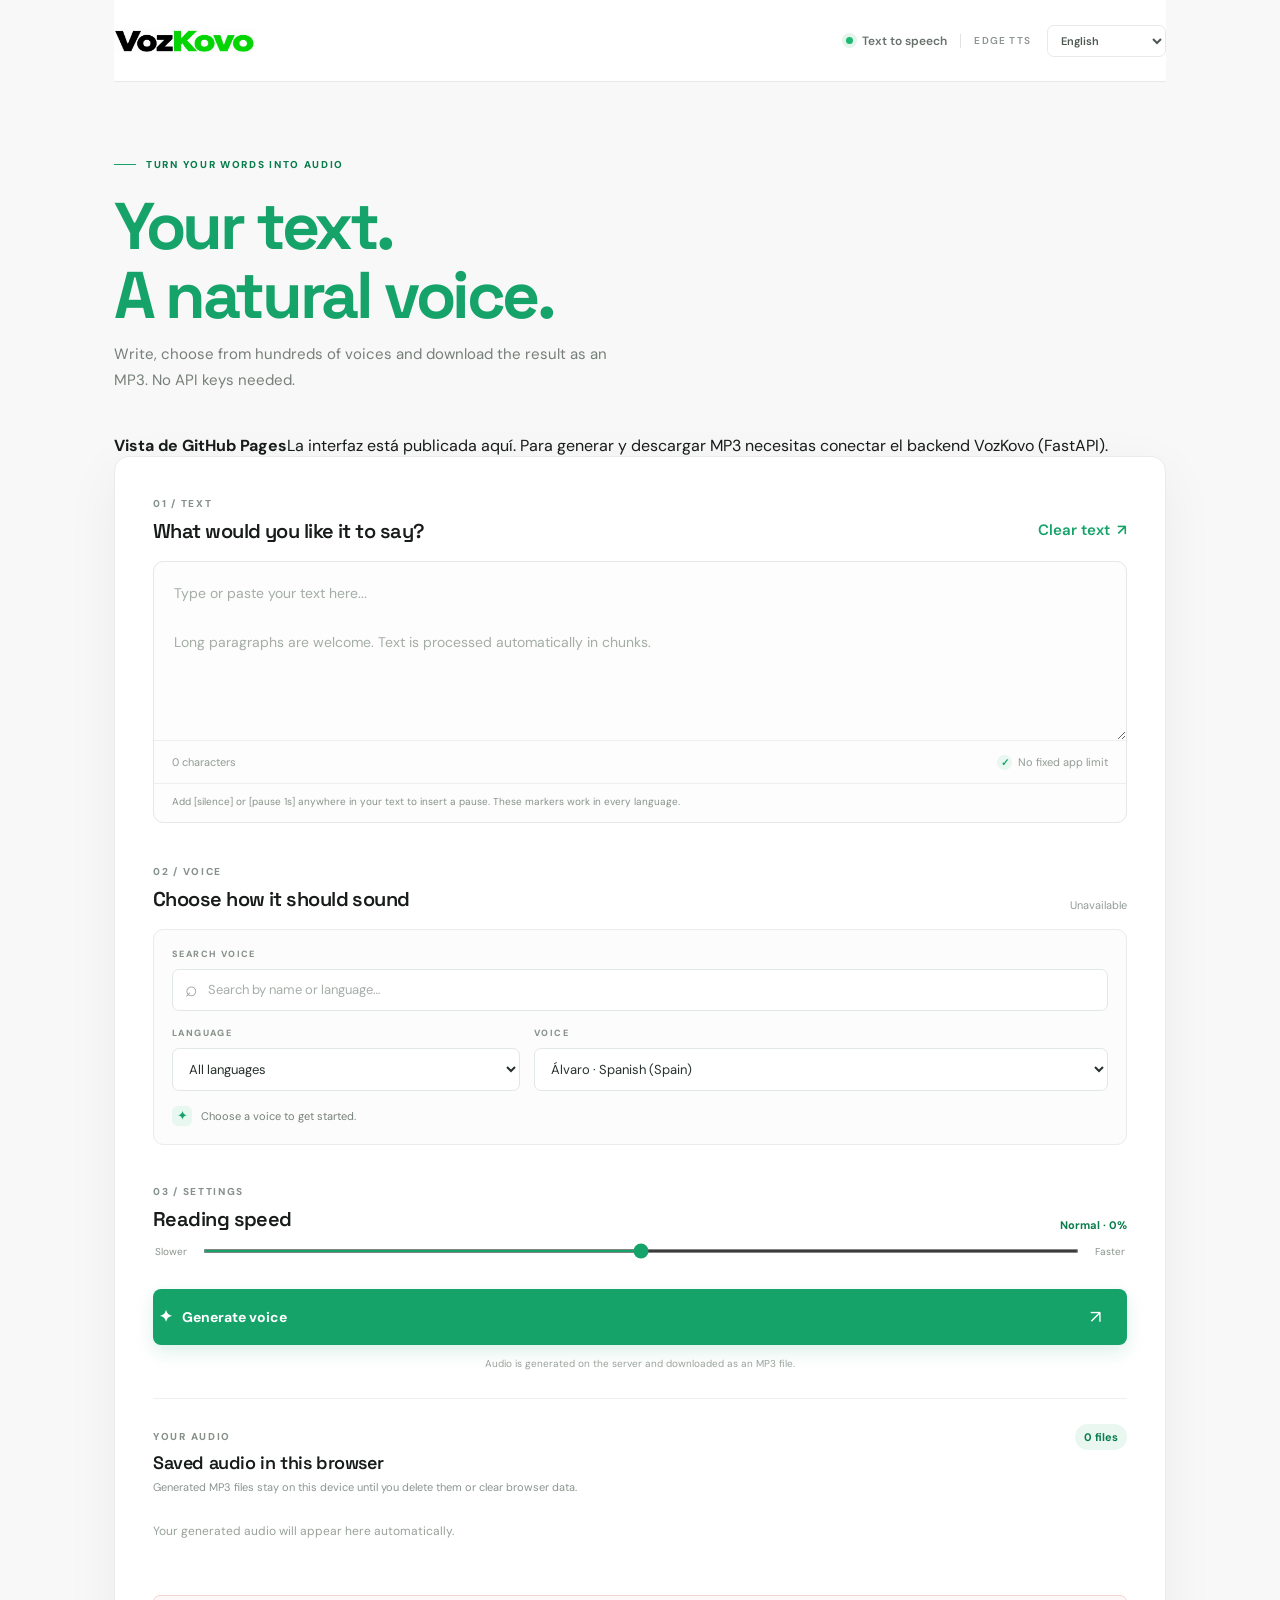
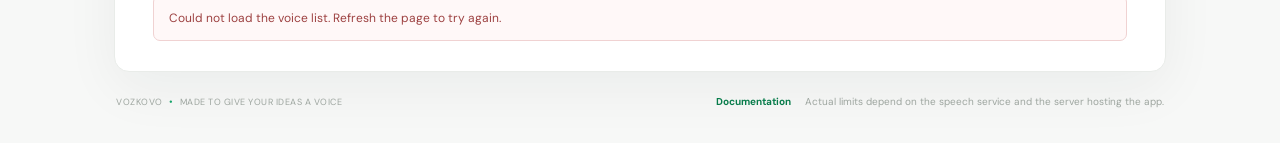
==== index.html @ 0e782349 "Add GitHub Pages entry point" ====
<!DOCTYPE html>
<html lang="en">
<head>
  <meta charset="UTF-8">
  <meta name="viewport" content="width=device-width, initial-scale=1.0">
  <meta name="theme-color" content="#f7f8fa">
  <meta name="description" content="Turn text into speech and download your audio as an MP3.">
  <title>VozKovo — Text to speech</title>
  <link rel="preconnect" href="https://fonts.googleapis.com">
  <link rel="preconnect" href="https://fonts.gstatic.com" crossorigin>
  <link href="https://fonts.googleapis.com/css2?family=DM+Sans:wght@400;500;600;700;800&family=Space+Grotesk:wght@500;600;700&display=swap" rel="stylesheet">
  <link rel="stylesheet" href="./static/styles.css">
</head>
<body>
  <div class="page-shell">
    <header class="topbar">
      <a class="brand" id="brandLink" href="./" aria-label="VozKovo home">
        <img class="brand-logo" src="./logos/vozkovo-logo.png" alt="VozKovo">
      </a>
      <div class="topbar-right">
        <span class="status-dot"></span>
        <span id="statusLabel">Text to speech</span>
        <span class="top-divider"></span>
        <span class="engine-label">EDGE TTS</span>
        <label class="visually-hidden" for="uiLanguage" id="uiLanguageLabel">Website language</label>
        <select id="uiLanguage" class="ui-language-select" aria-labelledby="uiLanguageLabel">
          <option value="es">Español</option>
          <option value="en">English</option>
          <option value="fr">Français</option>
          <option value="de">Deutsch</option>
          <option value="it">Italiano</option>
          <option value="pt">Português</option>
          <option value="nl">Nederlands</option>
        </select>
      </div>
    </header>

    <main>
      <section class="hero">
        <div class="eyebrow"><span class="eyebrow-line"></span><span id="eyebrowText">TURN YOUR WORDS INTO AUDIO</span></div>
        <h1><span id="heroTitle">Your text.</span><br><span id="heroAccent">A natural voice.</span></h1>
        <p class="hero-copy" id="heroCopy">Write, choose from hundreds of voices and download the result as an MP3. No API keys needed.</p>
      </section>

      <div class="pages-notice" role="status"><strong>Vista de GitHub Pages</strong><span>La interfaz está publicada aquí. Para generar y descargar MP3 necesitas conectar el backend VozKovo (FastAPI).</span></div>
      <section class="workspace" aria-label="Text to speech generator">
        <div class="section-head">
          <div><span class="step-label" id="textStep">01 / TEXT</span><h2 id="textHeading">What would you like it to say?</h2></div>
          <button class="text-action" id="clearText" type="button"><span id="clearTextLabel">Clear text</span> <span>↗</span></button>
        </div>
        <div class="textarea-wrap">
          <textarea id="textInput" spellcheck="true" placeholder="Type or paste your text here...\n\nLong paragraphs are welcome. Text is processed automatically in chunks."></textarea>
          <div class="textarea-footer">
            <span id="charCount">0 characters</span>
            <span class="no-limit"><span class="check-icon">✓</span><span id="noLimitText">No fixed app limit</span></span>
          </div>
          <p class="pause-help" id="pauseHelp">Add [silence] or [pause 1s] anywhere in your text to insert a pause. These tags work in every interface language.</p>
        </div>

        <div class="section-head voice-heading">
          <div><span class="step-label" id="voiceStep">02 / VOICE</span><h2 id="voiceHeading">Choose how it should sound</h2></div>
          <span class="voice-count" id="voiceCount">Loading voices…</span>
        </div>
        <div class="voice-controls">
          <label class="field-label" for="voiceSearch" id="searchVoiceLabel">SEARCH VOICE</label>
          <div class="search-wrap"><span class="search-icon">⌕</span><input id="voiceSearch" type="search" placeholder="Search by name or language…" autocomplete="off"></div>
          <div class="select-row">
            <div class="select-field">
              <label class="field-label" for="languageFilter" id="voiceLanguageLabel">LANGUAGE</label>
              <select id="languageFilter"><option value="all">All languages</option><option value="es">Spanish</option></select>
            </div>
            <div class="select-field voice-select-field">
              <label class="field-label" for="voiceSelect" id="voiceLabel">VOICE</label>
              <select id="voiceSelect"><option value="es-ES-AlvaroNeural">Álvaro · Spanish (Spain)</option></select>
            </div>
          </div>
          <div class="voice-note" id="voiceNote"><span class="voice-note-icon">✦</span><span>Choose a voice to get started.</span></div>
        </div>

        <div class="section-head speed-head">
          <div><span class="step-label" id="settingsStep">03 / SETTINGS</span><h2 id="speedHeading">Reading speed</h2></div>
          <span class="speed-value" id="speedValue">Normal · 0%</span>
        </div>
        <div class="speed-control">
          <span class="speed-caption" id="slowerLabel">Slower</span>
          <input id="speedRange" type="range" min="-50" max="50" value="0" step="5" aria-label="Reading speed">
          <span class="speed-caption" id="fasterLabel">Faster</span>
        </div>

        <div class="generate-area">
          <button id="generateBtn" class="generate-button" type="button">
            <span class="generate-icon">✦</span><span id="generateLabel">Generate voice</span><span class="button-arrow">↗</span>
          </button>
          <p class="generate-hint" id="generateHint">Audio is generated on the server and downloaded as an MP3 file.</p>
        </div>

        <section id="resultPanel" class="result-panel hidden" aria-live="polite">
          <div class="result-topline"><span class="result-check">✓</span><div><strong id="resultTitle">Your voice is ready</strong><span id="resultSubtitle">Play the audio or save the MP3.</span></div><span class="mp3-tag">MP3</span></div>
          <audio id="audioPlayer" controls preload="metadata"></audio>
          <a id="downloadBtn" class="download-button" href="#" download="voz-kovo.mp3"><span>↓</span><span id="downloadLabel">Download MP3</span></a>
        </section>

        <section id="libraryPanel" class="library-panel" aria-labelledby="libraryTitle">
          <div class="library-heading">
            <div>
              <span class="step-label" id="libraryStep">YOUR AUDIO</span>
              <h2 id="libraryTitle">Saved audio in this browser</h2>
              <p id="libraryInfo">Generated MP3 files are stored on this device until you delete them or clear browser data.</p>
            </div>
            <span class="library-count" id="libraryCount">0 files</span>
          </div>
          <p class="library-empty" id="libraryEmpty">Your generated audio will appear here automatically.</p>
          <div id="libraryList" class="library-list"></div>
          <p id="libraryStatus" class="library-status" aria-live="polite"></p>
        </section>

        <div id="progressPanel" class="progress-panel hidden" aria-live="polite">
          <div class="progress-copy"><span id="progressText">Preparing your voice…</span><strong id="progressPercent">0%</strong></div>
          <div class="progress-track"><div id="progressBar" class="progress-bar"></div></div>
          <p id="progressDetail">Processing the text in chunks.</p>
        </div>
        <div id="errorBox" class="error-box hidden" role="alert"></div>
      </section>

      <footer class="footer"><span id="footerBrand">VOZKOVO <span class="footer-dot">•</span> MADE TO GIVE YOUR IDEAS A VOICE</span><span class="footer-right"><a id="documentationLink" href="./documentation.html">Documentation</a><span id="footerNote">No fixed app character cap. Provider and hosting limits may still apply.</span></span></footer>
    </main>
  </div>
  <script src="./static/app.js"></script>
</body>
</html>
---- static/styles.css ----
:root{--ink:#171b19;--muted:#777f7a;--line:#e7eae7;--green:#16a36a;--green-dark:#087c4b;--mint:#e9f7f0;--paper:#f7f8f7;--white:#fff;--shadow:0 16px 55px rgba(20,38,29,.055)}
*{box-sizing:border-box}html{scroll-behavior:smooth}body{margin:0;background:var(--paper);color:var(--ink);font-family:'DM Sans',sans-serif;-webkit-font-smoothing:antialiased}.page-shell{max-width:1120px;margin:0 auto;padding:0 34px}.topbar{height:82px;display:flex;align-items:center;justify-content:space-between;border-bottom:1px solid var(--line)}.brand{display:flex;gap:11px;align-items:center;text-decoration:none;color:var(--ink);font:700 22px 'Space Grotesk',sans-serif;letter-spacing:-1.1px}.brand-green{color:var(--green)}.brand-mark{width:27px;height:27px;border-radius:8px;background:#e6f6ee;display:flex;align-items:center;justify-content:center;gap:2px;padding:6px}.brand-mark span{width:3px;border-radius:3px;background:var(--green)}.brand-mark span:nth-child(1){height:8px}.brand-mark span:nth-child(2){height:15px}.brand-mark span:nth-child(3){height:11px}.brand-mark span:nth-child(4){height:6px}.topbar-right{display:flex;align-items:center;gap:9px;color:#68716b;font-size:12px;font-weight:600}.status-dot{width:7px;height:7px;background:#20b875;border-radius:50%;box-shadow:0 0 0 4px #e4f5ec}.top-divider{height:14px;width:1px;background:#dfe4df;margin:0 4px}.engine-label{font-size:10px;letter-spacing:1.2px;color:#8b948e}.hero{padding:76px 0 42px}.eyebrow,.step-label,.field-label{font-size:10px;letter-spacing:1.7px;font-weight:800;color:#87918a}.eyebrow{display:flex;align-items:center;gap:10px;color:var(--green-dark)}.eyebrow-line{width:22px;height:1px;background:var(--green)}h1{font:700 clamp(42px,7vw,66px)/1.04 'Space Grotesk',sans-serif;letter-spacing:-3.4px;margin:21px 0 13px}h1 span{color:var(--green)}.hero-copy{margin:0;color:var(--muted);font-size:15px;line-height:1.7;max-width:520px}.workspace{background:var(--white);border:1px solid #e9ece9;border-radius:15px;padding:34px 38px 30px;box-shadow:var(--shadow)}.section-head{display:flex;align-items:flex-end;justify-content:space-between;gap:15px;margin-bottom:17px}.section-head h2{font:600 20px 'Space Grotesk',sans-serif;letter-spacing:-.55px;margin:6px 0 0}.text-action{background:none;border:0;padding:4px 0;color:#828b85;font:600 12px 'DM Sans',sans-serif;cursor:pointer}.text-action span{color:var(--green);font-size:15px;margin-left:4px}.textarea-wrap{border:1px solid #e3e8e4;border-radius:10px;background:#fcfdfc;overflow:hidden;transition:border-color .2s,box-shadow .2s}.textarea-wrap:focus-within,.search-wrap:focus-within{border-color:#8bc9aa;box-shadow:0 0 0 3px rgba(22,163,106,.08)}textarea{display:block;width:100%;min-height:178px;resize:vertical;padding:19px 20px 12px;border:0;outline:0;background:transparent;color:var(--ink);font:14px/1.75 'DM Sans',sans-serif}textarea::placeholder{color:#a5ada7}.textarea-footer{height:43px;border-top:1px solid #edf0ed;display:flex;align-items:center;justify-content:space-between;padding:0 18px;color:#929b95;font-size:11px}.no-limit{display:flex;align-items:center;gap:6px}.check-icon{display:inline-flex;align-items:center;justify-content:center;width:15px;height:15px;border-radius:50%;background:#e8f7ef;color:var(--green);font-size:10px;font-weight:800}.voice-heading{margin-top:36px}.voice-count{font-size:11px;color:#939c96}.voice-controls{background:#fbfcfb;border:1px solid #e9ede9;border-radius:10px;padding:18px}.field-label{display:block;font-size:9px;letter-spacing:1.4px;margin-bottom:9px}.search-wrap{height:42px;display:flex;align-items:center;border:1px solid #e2e8e3;border-radius:7px;background:#fff;padding:0 12px;transition:.2s}.search-icon{font-size:21px;color:#98a39b;margin-right:8px;line-height:1}.search-wrap input{border:0;outline:0;width:100%;background:transparent;font:13px 'DM Sans',sans-serif;color:var(--ink)}.search-wrap input::placeholder{color:#a6aea8}.select-row{display:grid;grid-template-columns:1fr 1.65fr;gap:14px;margin-top:16px}.select-field select{width:100%;height:43px;border:1px solid #e2e8e3;border-radius:7px;padding:0 12px;background:#fff;color:#28312b;font:13px 'DM Sans',sans-serif;outline:none}.select-field select:focus{border-color:#8bc9aa}.voice-note{margin-top:15px;display:flex;align-items:center;gap:9px;color:#768078;font-size:11px}.voice-note strong{color:#3c4d42}.voice-note-icon{width:20px;height:20px;border-radius:6px;background:#e8f7ef;color:var(--green);display:flex;align-items:center;justify-content:center}.speed-head{margin-top:34px;margin-bottom:13px}.speed-value{font-size:11px;color:var(--green-dark);font-weight:700}.speed-control{display:flex;align-items:center;gap:14px;padding:0 2px}.speed-caption{font-size:10px;color:#89938c;white-space:nowrap}.speed-control input{flex:1;accent-color:var(--green);height:4px;cursor:pointer}.generate-area{margin-top:31px}.generate-button{width:100%;height:56px;border:0;border-radius:8px;background:var(--green);color:white;font:700 14px 'DM Sans',sans-serif;display:flex;align-items:center;justify-content:center;gap:10px;cursor:pointer;transition:background .2s,transform .2s,box-shadow .2s;box-shadow:0 7px 17px rgba(22,163,106,.15)}.generate-button:hover{background:#0e925d;transform:translateY(-1px);box-shadow:0 9px 20px rgba(22,163,106,.2)}.generate-button:disabled{opacity:.72;cursor:wait;transform:none}.generate-icon{font-size:16px}.button-arrow{margin-left:auto;margin-right:20px;font-size:18px;font-weight:400}.generate-hint{text-align:center;margin:12px 0 0;color:#9aa29c;font-size:10px}.progress-panel,.result-panel{margin-top:22px;border:1px solid #e4ece6;background:#fbfdfb;border-radius:10px;padding:18px}.progress-copy{display:flex;justify-content:space-between;align-items:center;font-size:12px;color:#4b5850}.progress-copy strong{color:var(--green-dark)}.progress-track{height:6px;background:#e9efeb;border-radius:10px;overflow:hidden;margin-top:13px}.progress-bar{height:100%;width:0;background:var(--green);border-radius:10px;transition:width .35s}.progress-panel p{font-size:10px;color:#929a94;margin:9px 0 0}.result-topline{display:flex;align-items:center;gap:10px;margin-bottom:15px}.result-check{height:25px;width:25px;display:flex;align-items:center;justify-content:center;border-radius:50%;background:#e4f6eb;color:var(--green);font-size:13px;font-weight:800}.result-topline div{display:flex;flex-direction:column;gap:3px}.result-topline strong{font-size:13px}.result-topline div span{font-size:10px;color:#8b958e}.mp3-tag{margin-left:auto;color:#168b5b;background:#e9f7f0;padding:5px 8px;border-radius:5px;font-size:9px;font-weight:800;letter-spacing:1px}audio{width:100%;height:42px;margin:3px 0 13px}.download-button{height:43px;border:1px solid #b9dfc9;background:#f0faf4;color:#13794d;display:flex;align-items:center;justify-content:center;gap:9px;border-radius:7px;text-decoration:none;font-size:12px;font-weight:700;transition:.2s}.download-button:hover{background:#e5f7ed}.download-button span{font-size:18px}.error-box{margin-top:18px;padding:13px 15px;border:1px solid #f0d2d2;background:#fff8f8;border-radius:7px;color:#9d4141;font-size:12px;line-height:1.5}.hidden{display:none!important}.footer{display:flex;justify-content:space-between;gap:20px;padding:23px 2px 35px;color:#9da59f;font-size:9px;letter-spacing:.5px}.footer span:last-child{text-align:right;letter-spacing:0;font-size:10px}.footer-dot{color:var(--green);padding:0 4px}
@media(max-width:700px){.page-shell{padding:0 18px}.topbar{height:69px}.topbar-right{font-size:10px}.hero{padding:56px 0 30px}h1{letter-spacing:-2.4px}.hero-copy{font-size:13px}.workspace{padding:23px 18px 22px}.section-head h2{font-size:18px}.select-row{grid-template-columns:1fr;gap:13px}.voice-count{font-size:10px}.footer{flex-direction:column;gap:8px}.footer span:last-child{text-align:left}.textarea-footer{padding:0 12px}.textarea-footer span{font-size:10px}}

/* Automatic interface language selector */
.visually-hidden{position:absolute;width:1px;height:1px;padding:0;margin:-1px;overflow:hidden;clip:rect(0,0,0,0);white-space:nowrap;border:0}
.ui-language-select{height:32px;max-width:125px;margin-left:7px;padding:0 25px 0 9px;border:1px solid var(--line);border-radius:7px;background:#fff;color:#4d5851;font:600 11px 'DM Sans',sans-serif;cursor:pointer;outline:none}
.ui-language-select:focus{border-color:#8bc9aa;box-shadow:0 0 0 3px rgba(22,163,106,.08)}
@media(max-width:700px){.topbar-right{gap:7px}.ui-language-select{max-width:105px;margin-left:2px;padding-left:7px;font-size:10px}.engine-label,.top-divider{display:none}}

/* Brand, browser audio library and documentation */
.brand{gap:0}.brand-logo{display:block;width:142px;max-height:48px;object-fit:contain}
.pause-help{margin:0;padding:10px 18px 12px;border-top:1px solid #edf0ed;color:#87928a;font-size:10px;line-height:1.55}
.library-panel{margin-top:28px;padding-top:25px;border-top:1px solid #edf0ed}
.library-heading{display:flex;justify-content:space-between;align-items:flex-start;gap:18px}
.library-heading h2{font:600 18px 'Space Grotesk',sans-serif;letter-spacing:-.4px;margin:6px 0 5px}
.library-heading p{margin:0;color:#8b958e;font-size:11px;line-height:1.6;max-width:590px}
.library-count{white-space:nowrap;color:var(--green-dark);font-size:11px;font-weight:700;padding:6px 9px;background:var(--mint);border-radius:20px}
.library-empty{font-size:12px;color:#98a19a;padding:15px 0 3px}
.library-list{display:grid;gap:11px;margin-top:14px}
.library-item{border:1px solid #e6ece7;border-radius:9px;padding:13px;background:#fcfdfc;display:grid;grid-template-columns:minmax(0,1fr) auto;gap:10px 15px;align-items:center}
.library-item-info{min-width:0}.library-item-info strong{display:block;font-size:12px;overflow-wrap:anywhere}.library-item-info span{display:block;color:#8d978f;font-size:10px;margin-top:4px}
.library-item audio{grid-column:1/-1;width:100%;height:35px;margin:0}
.library-item-actions{display:flex;gap:7px}.library-item-actions button,.library-item-actions a{border:1px solid #dfe8e1;background:#fff;color:#526157;border-radius:6px;padding:7px 9px;text-decoration:none;font:600 10px 'DM Sans',sans-serif;cursor:pointer}
.library-item-actions button:hover,.library-item-actions a:hover{border-color:#9dcdb1;color:var(--green-dark)}
.library-item-actions button[data-action="delete"]{color:#a34b4b}
.library-status{min-height:14px;color:#8b958e;font-size:10px;margin:7px 0 0}
.footer-right{display:flex;align-items:center;justify-content:flex-end;gap:14px}.footer-right a,.docs-home-link,.docs-bottom a{color:var(--green-dark);font-size:10px;font-weight:700;text-decoration:none;white-space:nowrap}.footer-right a:hover,.docs-home-link:hover,.docs-bottom a:hover{text-decoration:underline}
.documentation-shell{max-width:900px}.docs-home-link{font-size:11px}.documentation{padding:65px 0 45px;max-width:760px;margin:0 auto}.documentation h1{margin:20px 0 14px}.documentation h1 span{color:var(--green)}.docs-intro{font-size:16px;line-height:1.75;color:var(--muted);max-width:650px;margin:0 0 35px}.docs-section{padding:25px 0;border-top:1px solid var(--line)}.docs-section h2{font:600 21px 'Space Grotesk',sans-serif;letter-spacing:-.5px;margin:8px 0 13px}.docs-section p,.docs-section li{color:#657168;font-size:13px;line-height:1.8}.docs-section ol{padding-left:22px}.docs-section li{padding:3px 0}.docs-section code,.code-examples code{font:600 12px ui-monospace,SFMono-Regular,Consolas,monospace;color:#087c4b;background:#eaf7ef;border-radius:5px;padding:4px 7px}.code-examples{display:grid;grid-template-columns:150px 1fr;align-items:center;gap:10px 13px;margin:18px 0}.code-examples span{font-size:12px;color:#69756c}.docs-note{background:#f0f7f2;border:0;border-radius:10px;padding:20px 22px;margin-top:12px}.docs-bottom{display:flex;justify-content:space-between;gap:20px;align-items:center;padding-top:28px;color:#9da59f;font-size:9px;letter-spacing:.5px}
@media(max-width:700px){.brand-logo{width:116px;max-height:40px}.library-heading h2{font-size:16px}.library-item{grid-template-columns:1fr}.library-item-actions{justify-content:flex-start}.footer-right{flex-direction:column;align-items:flex-start;gap:6px}.footer-right a{font-size:11px}.documentation{padding:48px 0 30px}.documentation h1{font-size:42px;letter-spacing:-2.2px}.docs-intro{font-size:14px}.code-examples{grid-template-columns:1fr;gap:6px}.code-examples span{margin:0 0 9px 2px}.docs-bottom{align-items:flex-start;flex-direction:column}}
.voice-note-icon{font-size:13px;line-height:1;flex:0 0 20px}
.topbar{background:#fff}
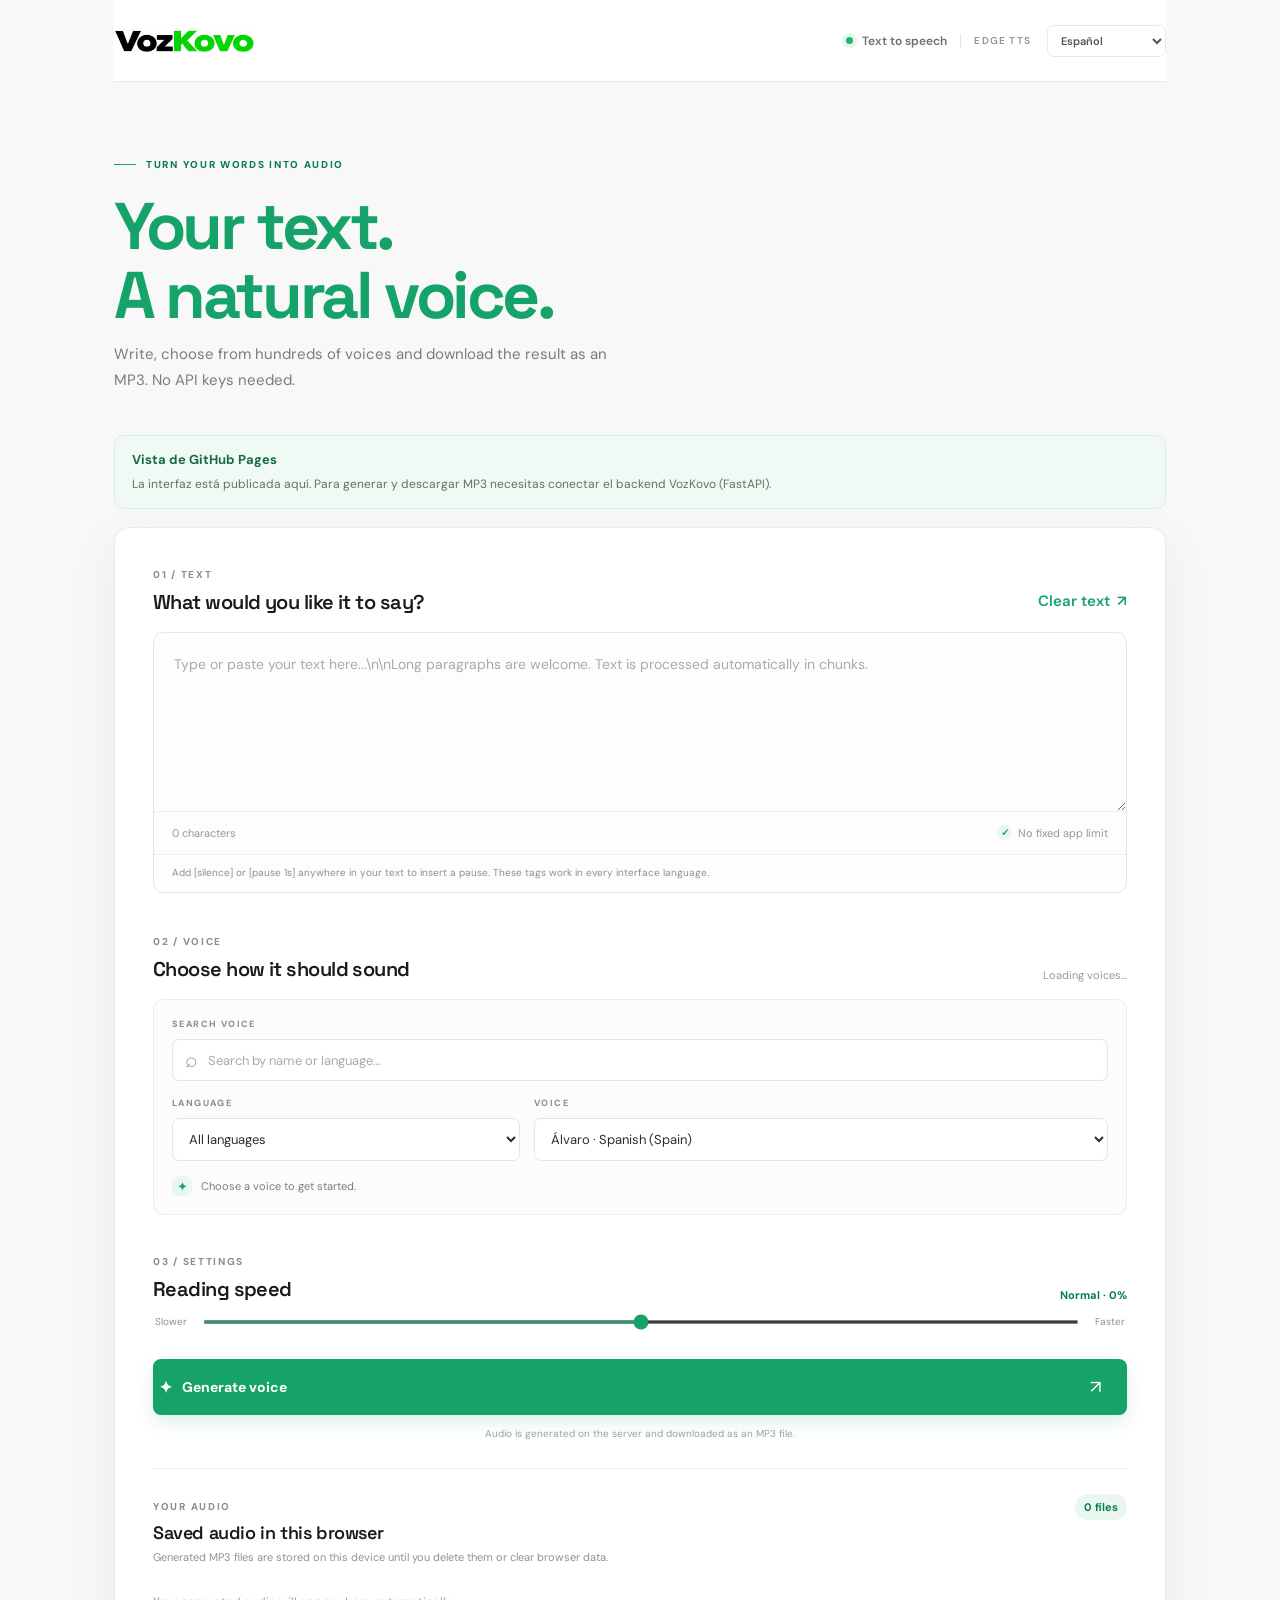
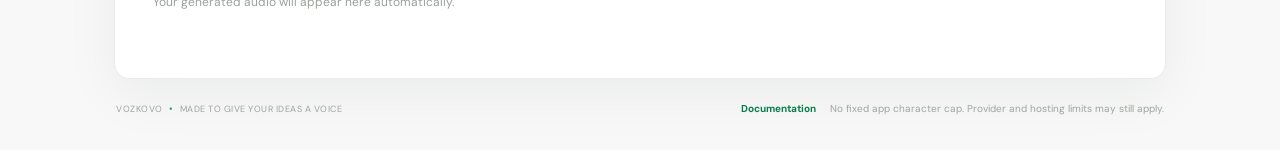
==== commit 9f1c358d: "Load frontend API configuration on Pages" ====
--- a/index.html
+++ b/index.html
@@ -125,6 +125,7 @@
       <footer class="footer"><span id="footerBrand">VOZKOVO <span class="footer-dot">•</span> MADE TO GIVE YOUR IDEAS A VOICE</span><span class="footer-right"><a id="documentationLink" href="./documentation.html">Documentation</a><span id="footerNote">No fixed app character cap. Provider and hosting limits may still apply.</span></span></footer>
     </main>
   </div>
+  <script src="./static/config.js"></script>
   <script src="./static/app.js"></script>
 </body>
 </html>
--- a/static/styles.css
+++ b/static/styles.css
@@ -30,3 +30,6 @@
 @media(max-width:700px){.brand-logo{width:116px;max-height:40px}.library-heading h2{font-size:16px}.library-item{grid-template-columns:1fr}.library-item-actions{justify-content:flex-start}.footer-right{flex-direction:column;align-items:flex-start;gap:6px}.footer-right a{font-size:11px}.documentation{padding:48px 0 30px}.documentation h1{font-size:42px;letter-spacing:-2.2px}.docs-intro{font-size:14px}.code-examples{grid-template-columns:1fr;gap:6px}.code-examples span{margin:0 0 9px 2px}.docs-bottom{align-items:flex-start;flex-direction:column}}
 .voice-note-icon{font-size:13px;line-height:1;flex:0 0 20px}
 .topbar{background:#fff}
+
+
+.pages-notice{display:flex;flex-direction:column;gap:5px;margin:0 0 18px;padding:14px 17px;border:1px solid #dceee4;border-radius:9px;background:#f0faf4;color:#315b43;font-size:12px;line-height:1.55}.pages-notice strong{font-size:13px;color:#176b43}.pages-notice span{color:#5c7565}
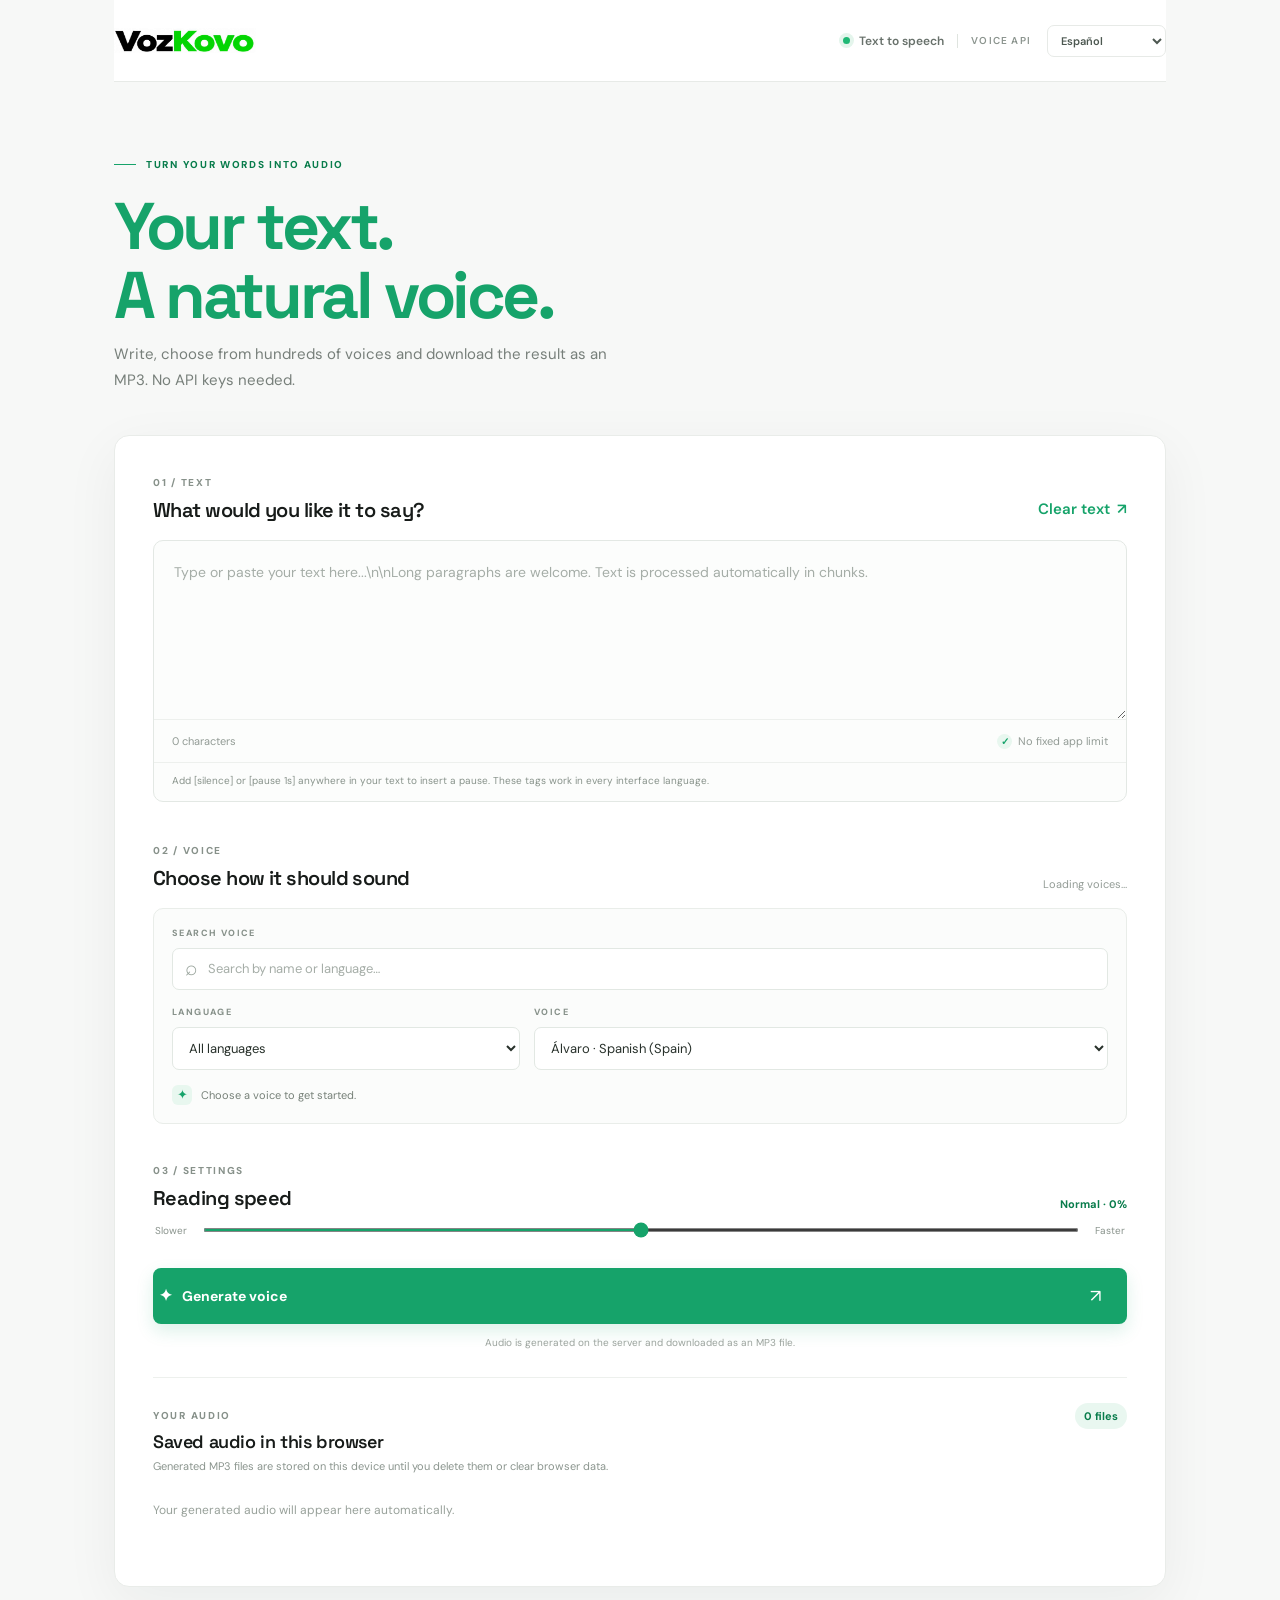
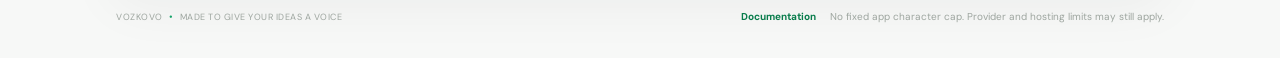
==== commit 643e44b6: "Remove backend-specific labels from frontend" ====
--- a/index.html
+++ b/index.html
@@ -21,7 +21,7 @@
         <span class="status-dot"></span>
         <span id="statusLabel">Text to speech</span>
         <span class="top-divider"></span>
-        <span class="engine-label">EDGE TTS</span>
+        <span class="engine-label">VOICE API</span>
         <label class="visually-hidden" for="uiLanguage" id="uiLanguageLabel">Website language</label>
         <select id="uiLanguage" class="ui-language-select" aria-labelledby="uiLanguageLabel">
           <option value="es">Español</option>
@@ -42,7 +42,7 @@
         <p class="hero-copy" id="heroCopy">Write, choose from hundreds of voices and download the result as an MP3. No API keys needed.</p>
       </section>
 
-      <div class="pages-notice" role="status"><strong>Vista de GitHub Pages</strong><span>La interfaz está publicada aquí. Para generar y descargar MP3 necesitas conectar el backend VozKovo (FastAPI).</span></div>
+
       <section class="workspace" aria-label="Text to speech generator">
         <div class="section-head">
           <div><span class="step-label" id="textStep">01 / TEXT</span><h2 id="textHeading">What would you like it to say?</h2></div>
